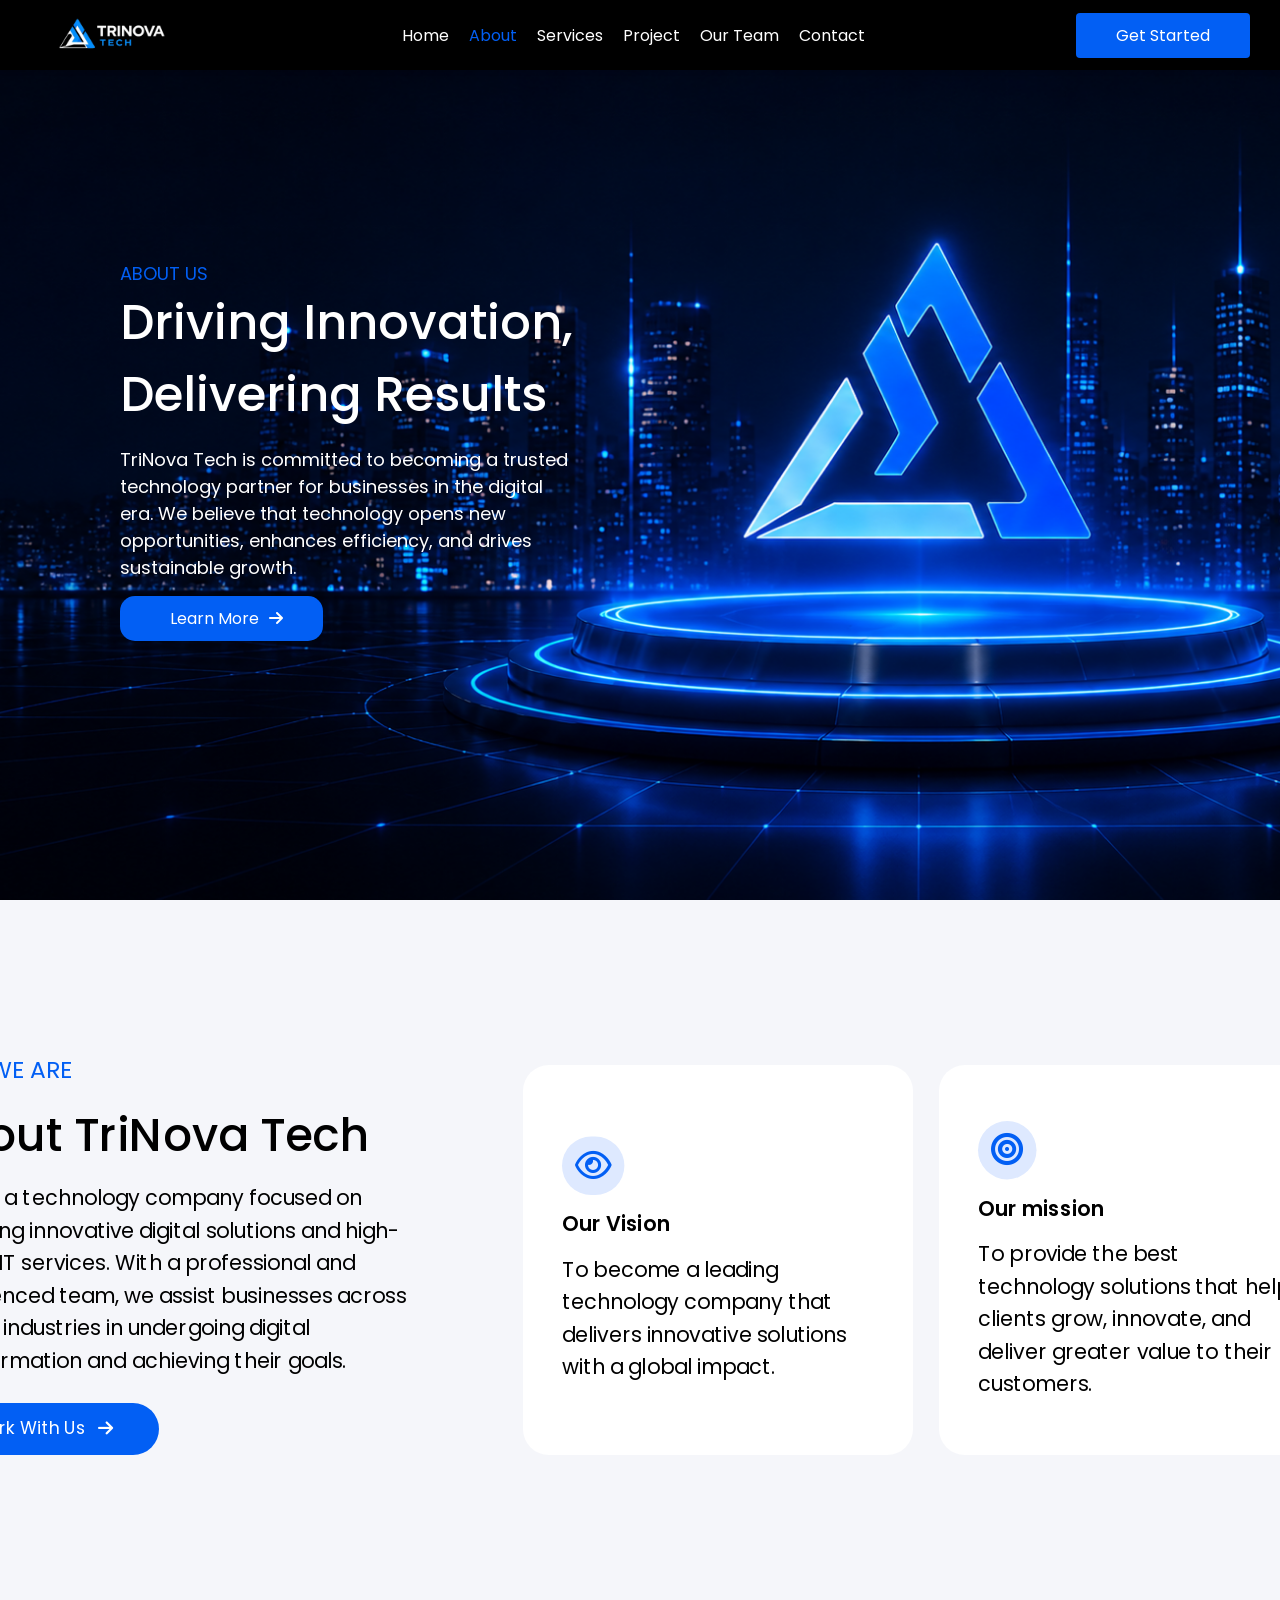
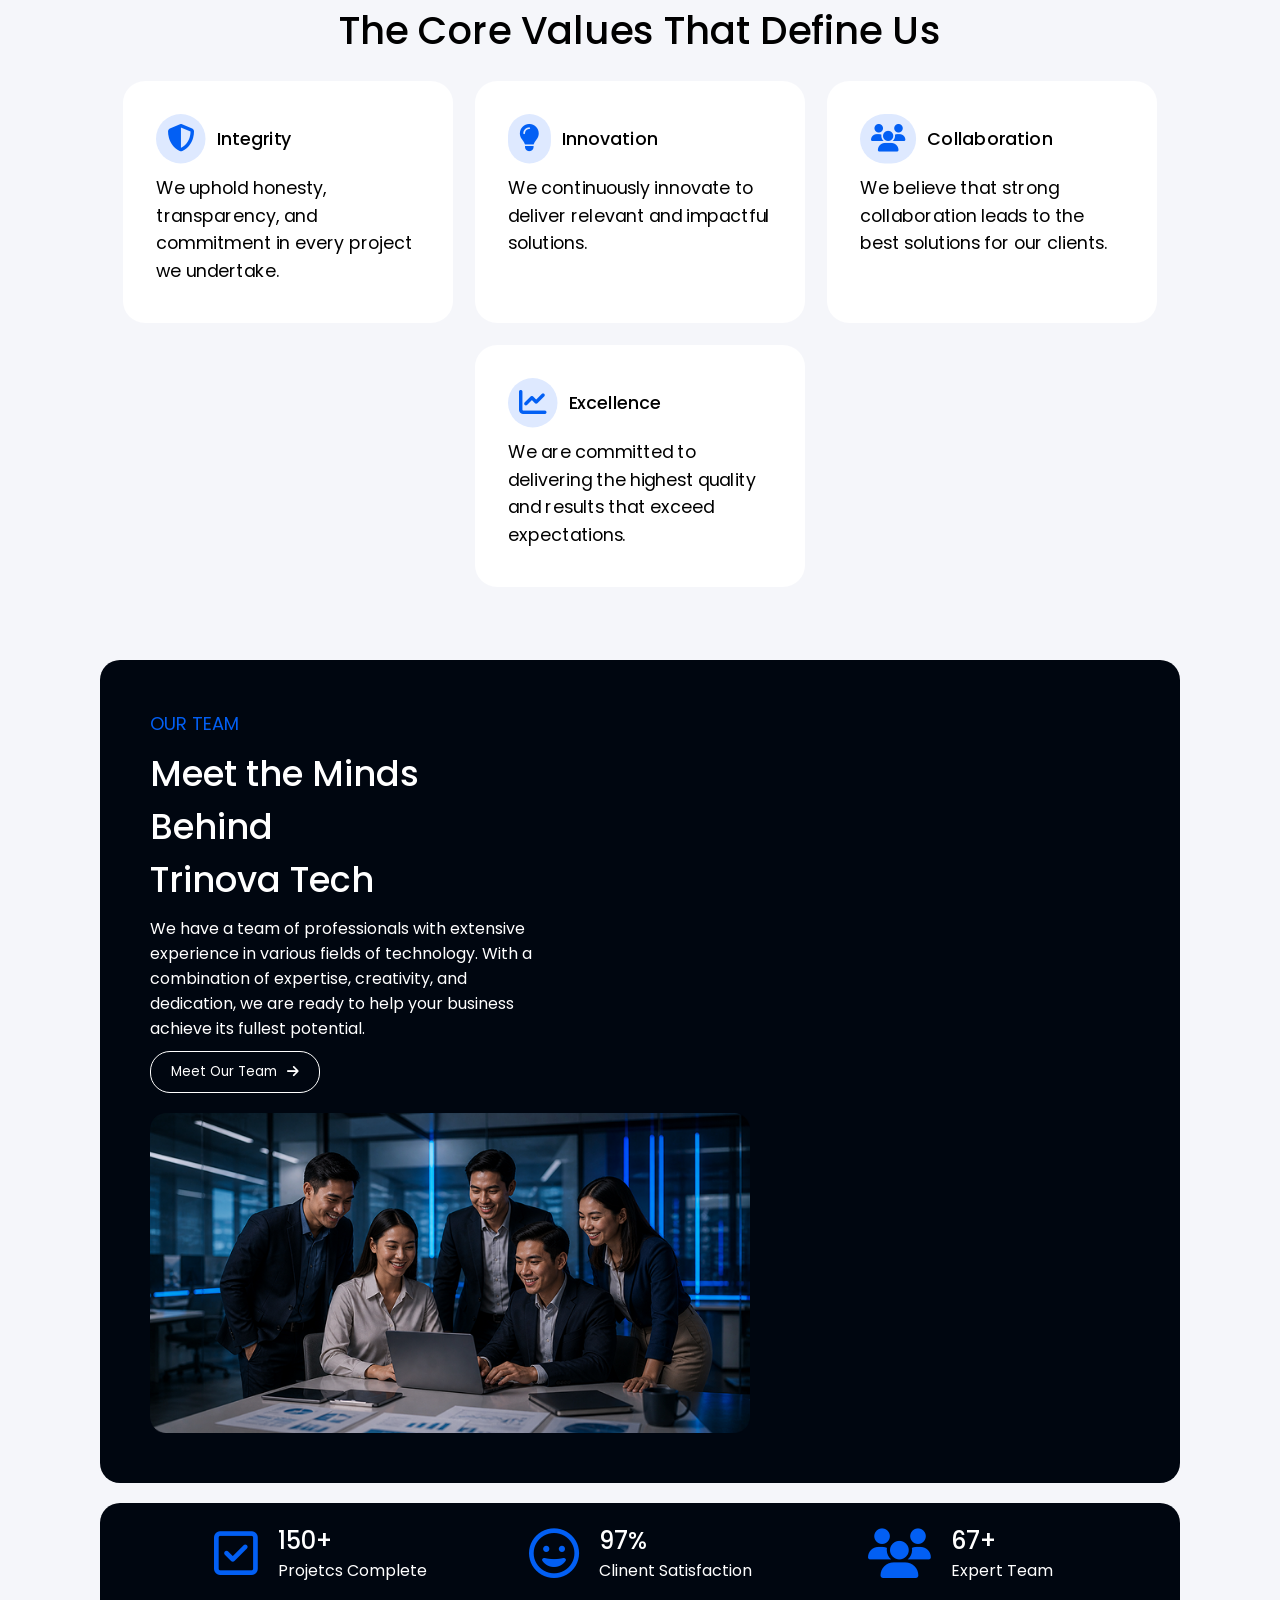
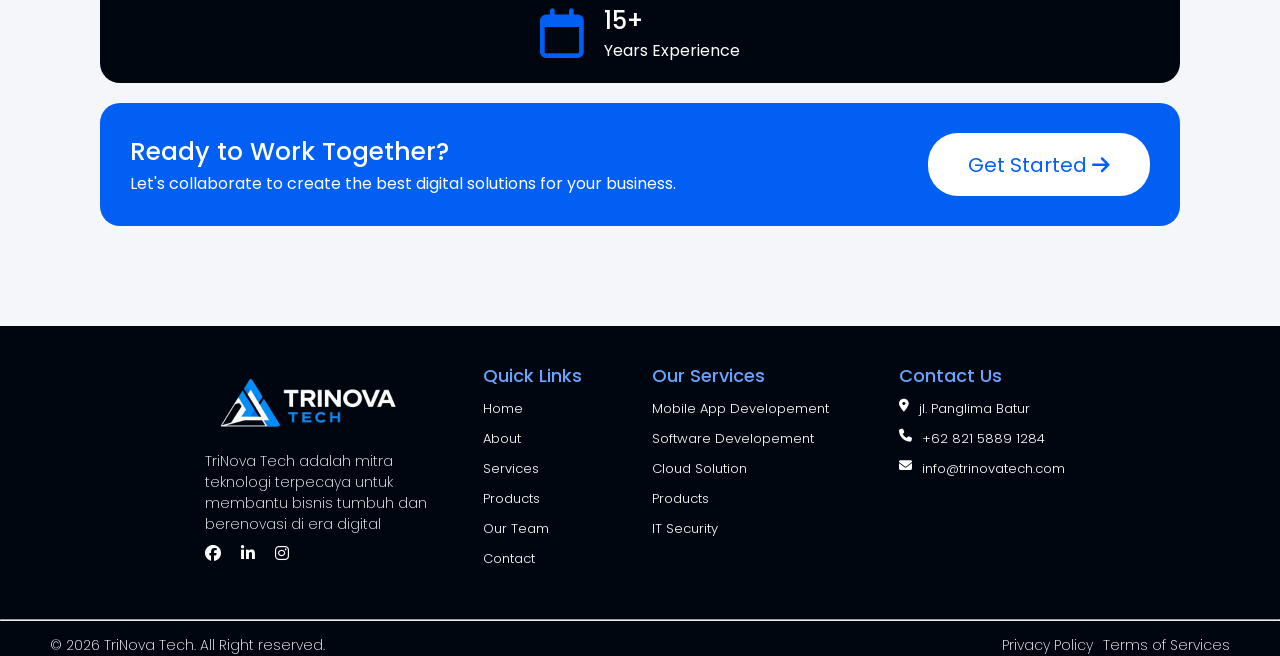
==== about.html @ bb0072ca "commit" ====
<!DOCTYPE html>
<html lang="en">
<head>
    <meta charset="UTF-8">
    <meta name="viewport" content="width=device-width, initial-scale=1.0">
    <title>Document</title>
    <link rel="stylesheet" href="css/about.css">
    <link rel="preconnect" href="https://fonts.googleapis.com">
    <link rel="preconnect" href="https://fonts.gstatic.com" crossorigin>
    <link href="https://fonts.googleapis.com/css2?family=Poppins:wght@100;200;300;400;500;600;700;800;900&display=swap" rel="stylesheet">
    <link rel="stylesheet" href="https://cdnjs.cloudflare.com/ajax/libs/font-awesome/6.5.1/css/all.min.css">
</head>
<body>
    <!-- header -->
    <div class="header">
        <div class="logo">
            <img src="img/logo-text-white.png" alt="Logo" style="width: 160px;">
        </div>
        <ul class="navbar">
            <li><a href="index.html">Home</a></li>
            <li><a href="about.html"  style="color: var(--blue-primary);">About</a></li>
            <li><a href="services.html">Services</a></li>
            <li><a href="product.html">Project</a></li>
            <li><a href="team.html">Our Team</a></li>
            <li><a href="contact.html">Contact</a></li>
        </ul>
        <button>Get Started</button>
    </div>

    <!-- Banner -->
    <div class="banner">
        <div class="sect-one">
            <h5>about us</h5>
            <h1>Driving Innovation,</h1>
            <h1>Delivering Results</h1>
            <p>TriNova Tech is committed to becoming a trusted technology partner for businesses in the digital era. We believe that technology opens new opportunities, enhances efficiency, and drives sustainable growth.</p>
            <div class="button-section">
                <div class="btn" style="background-color: var(--blue-primary);"><a href=""></a>Learn More<i class="fa-solid fa-arrow-right"></i></div>
            </div>
        </div>
        <div class="sect-one"></div>
    </div>


    <div class="about">
        <div class="desc">
            <h5>who we are</h5>
            <h1>About TriNova Tech</h1>
            <p>We are a technology company focused on delivering innovative digital solutions and high-quality IT services. With a professional and experienced team, we assist businesses across various industries in undergoing digital transformation and achieving their goals.</p>
            <button>Work With Us<i class="fa-solid fa-arrow-right"></i></button>
        </div>
        <div class="card-section">
            <div class="card">
                <i class="fa-regular fa-eye"></i>
                <h4>Our Vision</h4>
                <p>To become a leading technology company that delivers innovative solutions with a global impact.</p>
            </div>
            <div class="card">
                <i class="fa-solid fa-bullseye"></i>
                <h4>Our mission</h4>
                <p>To provide the best technology
                    solutions that help clients grow,
                    innovate, and deliver greater value
                    to their customers.
                </p>
            </div>
        </div>
    </div>

    <!--values -->
    <div class="values">
        <h5>our values</h5>
        <h1>The Core Values That Define Us</h1>
        <div class="card-section">
            <div class="card-2">
                <div class="logo-title">
                    <i class="fa-solid fa-shield-halved"></i>
                    <p>Integrity</p>
                </div>
                <p>We uphold honesty, transparency, and commitment in every project we undertake.</p>
            </div>
            <div class="card-2">
                <div class="logo-title">
                    <i class="fa-solid fa-lightbulb"></i>
                    <p>Innovation</p>
                </div>
                <p>We continuously innovate to
                    deliver relevant and impactful solutions.
                </p>
            </div>
            <div class="card-2">
                <div class="logo-title">
                    <i class="fa-solid fa-users"></i>
                    <p>Collaboration</p>
                </div>
                <p>We believe that strong collaboration   leads to the best solutions for our     clients.
                </p>
            </div>
            <div class="card-2">
                <div class="logo-title">
                    <i class="fa-solid fa-chart-line"></i>
                    <p>Excellence</p>
                </div>
                <p>We are committed to delivering
                the highest quality and results
                that exceed expectations.</p>
            </div>
        </div>
    </div>

    <div class="container-team">
        <div class="container-t">
            <!-- our team -->
            <div class="our-team">
                <div class="team-desc">
                    <h5>our team</h5>
                    <h1>Meet the Minds Behind <br>Trinova Tech</h1>
                    <p>We have a team of professionals with extensive experience in various fields of technology. With a combination of expertise, creativity, and dedication, we are ready to help your business achieve its fullest potential.</p>
                    <button>Meet Our Team<i class="fa-solid fa-arrow-right"></i></button>
                </div>
                <img src="img/placehorder/img-2.png" alt="" class="img-team">
            </div>
            <!-- card-section -->
            <div class="card-section">
                <div class="card-3">
                    <i class="fa-regular fa-square-check"></i>
                    <div class="card3-desc">
                        <h2>150+</h2>
                        <p>Projetcs Complete</p>
                    </div>
                </div>
                <div class="card-3">
                <i class="fa-regular fa-face-grin"></i>
                    <div class="card3-desc">
                        <h2>97%</h2>
                        <p>Clinent Satisfaction</p>
                    </div>
                </div>
                <div class="card-3"> 
                   <i class="fa-solid fa-users"></i>
                    <div class="card3-desc">
                        <h2>67+</h2>
                        <p>Expert Team</p>
                    </div>
                </div>
                <div class="card-3">
                    <i class="fa-regular fa-calendar"></i>
                    <div class="card3-desc">
                        <h2>15+</h2>
                        <p>Years Experience</p>
                    </div>
                </div>
            </div>
            <div class="qa">
                <div class="qa-desc">
                    <h4>Ready to Work Together?</h4>
                    <p>Let's collaborate to create the best digital solutions for your business.</p>
                </div>
                <button>Get Started <i class="fa-solid fa-arrow-right"></i></button>
            </div>
        </div>
    </div>

    <!-- footer -->
    <div class="footer">
        <div class="content-footer">
            <div class="frame-one">
                <img src="img/logo-text-white.png" alt="" style="width: 200px;">
                <p>TriNova Tech adalah mitra teknologi terpecaya untuk membantu bisnis tumbuh dan berenovasi di era digital</p>
                <div class="logomeds">
                    <i class="fa-brands fa-facebook"></i>
                    <i class="fa-brands fa-linkedin-in"></i>
                    <i class="fa-brands fa-instagram"></i>
                </div>
            </div>
            <div class="frame-list">
                <div class="list">
                    <h4>Quick Links</h4>
                    <div class="list-menu">
                        <a href="">Home</a>
                        <a href="">About</a>
                        <a href="">Services</a>
                        <a href="">Products</a>
                        <a href="">Our Team</a>
                        <a href="">Contact</a>
                    </div>
                </div>
                <div class="list">
                    <h4>Our Services</h4>
                    <div class="list-menu">
                        <a href="">Mobile App Developement</a>
                        <a href="">Software Developement</a>
                        <a href="">Cloud Solution</a>
                        <a href="">Products</a>
                        <a href="">IT Security</a>
                    </div>
                </div>
                <div class="list">
                    <h4>Contact Us</h4>
                    <div class="list-menu">
                        <a href=""><i class="fa-solid fa-location-dot"></i>jl. Panglima Batur</a>
                        <a href=""><i class="fa-solid fa-phone"></i>+62 821 5889 1284</a>
                        <a href=""><i class="fa-solid fa-envelope"></i>info@trinovatech.com</a>
                    </div>
                </div>
            </div>
        </div>
        <hr>
        <div class="new">
            <div class="oneo">
                <p style="color: white;">© 2026 TriNova Tech. All Right reserved. </p>
            </div>
            <div class="twot">
                <p style="color: white;">Privacy Policy</p>
                <p style="color: white;">Terms of Services</p>
            </div>
        </div>
    </div>

    <script src="js/index.js"></script>
</body>
</html>
---- css/about.css ----
* {
    margin: 0;
    padding: 0;
    box-sizing: border-box;
    font-family: 'Poppins', sans-serif;
}

body {
    background-color: var(--soft-blue-white);
}

:root {
    --blue-primary: #025FF4;
    --soft-blue-white: #F5F6FA;
    --white: #FFFFFF;
    --dark-blue: #000610;
    --black: #000000;
    --soft-blue: #dee9ff;
    --grey: rgb(175, 175, 175);
}

.header {
    display: flex;
    justify-content: space-between;
    align-items: center;
    width: 100%;
    height: 70px;
    box-shadow: 0 2px 4px rgba(0, 0, 0, 0.1);
    background-color: var(--black);
    padding: 20px 30px;
    position: fixed;
    z-index: 999;
}

.header .logo img {
    display: flex;
    align-items: center;
    gap: 10px;
    padding: 20px;
}

.header .navbar {
    display: flex;
    align-items: center;
    gap: 20px;
    padding: 20px;
}

.navbar {
    list-style: none;
    display: flex;
    gap: 20px;
    color: white;
}

.navbar a{
    text-decoration: none;
    color: var(--white);
    font-size: 16px;
    transition: color 0.3s ease;
}

.navbar a:hover {
    color: var(--blue-primary);
}

.header button {
    padding: 10px 40px;
    background-color: var(--blue-primary);
    color: var(--white);
    border: none;
    border-radius: 4px;
    cursor: pointer;
    font-size: 16px;
    transition: all 0.3s ease;
}

.header button:hover {
    background-color: var(--white);
    color: var(--blue-primary);
}


/* ------------ALL SECTION DO-------------- */
h5 {
    font-size: 18px;
    color: var(--blue-primary);
    font-weight: 400;
    text-transform: uppercase;
}
h3 {
    font-size: 30px;
    color: var(--dark-blue);
    font-weight: 600;
}

.about h1, .values h1, .team-desc h1 {
    font-size: 35px;
    font-weight: 500;
}

/* -------------BANNEEEERRRRRRRRRRRRRRRRRRRRRR------------------- */
.banner {
    display: grid;
    background-image: url('../img/banner-2.png');
    background-size: cover;
    background-position: center;
    height: 100vh;
    width: 100%;
    grid-template-columns: repeat(2, 1fr);
    grid-template-rows: repeat(1, 1fr);
    padding: 60px;

}

.banner .sect-one {
    display: flex;
    flex-direction: column;
    justify-content: center;
    align-items: flex-start;
    gap: 0px;
    padding: 20px 60px;
}

.sect-one h1 {
    font-size: 48px;
    color: var(--white);
    font-weight: 500;
}

.sect-one p {
    font-size: 18px;
    color: var(--white);
    font-weight: 400;
    max-width: 500px;
    margin: 15px 0;
}

.button-section .btn {
    padding: 10px 40px;
    border: none;
    border-radius: 15px;
    cursor: pointer;
    font-size: 16px;
    transition: all 0.3s ease;
    display: flex;
    align-items: center;
    gap: 10px;
    color: var(--white);
}

.button-section {
    display: flex;
    gap: 20px;
}
.btn:hover {
    gap: 20px;
}


/* -----------------footer-------------------- */
.footer {
    display: flex ;
    align-items: center;
    justify-content: center;
    flex-direction: column;
    height: 330px;
    width:100%;
    gap: 20px;
    background-color: var(--dark-blue);
}

.footer hr {
    width: 100%;
}

.footer p {
    font-size: 14px;
    font-weight: 200;
}

.content-footer {
    display: flex;
    align-items: center;
    justify-content: center;
    color: white;
    gap: 20px;
    padding: 20px;
}

.frame-one {
    display: flex;
    flex-direction: column;
    width: 20%;
    gap: 10px;
}

.logomeds {
    display: flex;
    gap: 20px;
}

.frame-list .list {
    display: flex;
    flex-direction: column;
    gap: 10px;
    padding: 10px;
}

.frame-list .list h4 {
    font-size: 18px;
    font-weight: 500;
    color: #6ba4ff;
}

.list .list-menu{
    display: flex;
    flex-direction: column;
    gap: 10px;
}
.list-menu a {
    text-decoration: none;
    color: white;
    font-size: 13px;
    font-weight: 300;
    display: flex;
    flex-direction: row;
    gap: 10px;
}
.list-menu a:hover {
    color: var(--blue-primary);

}

.frame-list {
    display: flex;
    gap: 50px;
}

.new {
    display: flex;
    align-items: center;
    justify-content: space-between;
    height: 10px;
    width: 100%;
    padding: 0 50px;
}

.twot {
    display: flex;
    gap: 10px;
}

/* ---------------------------about------------------------------ */
.about {
    height: 80vh;
    display: flex;
    align-items: center;
    justify-content: center;
    flex-direction: row;
    padding: 80px;
    gap: 40px;
    overflow: hidden;
    transform: scale(1.3);
}

.about .desc {
    display: flex;
    flex-direction: column;
    width: 400px;
    gap: 10px;
}

.about .desc button {
    display: flex;
    align-items: center;
    justify-content: center;
    padding: 10px 30px;
    width: 180px;
    border: none;
    background-color: var(--blue-primary);
    color: var(--white);
    border-radius: 20px;
    margin: 10px 0;
    gap: 10px;
}

.card-section {
    display: flex;
    flex-direction: row;
    align-items: center;
    justify-content: center;
    gap: 20px;
    margin: 20px;
    flex-wrap: wrap;
}

.card {
    display: flex;
    justify-content: center;
    align-items: flex-start;
    flex-direction: column;
    background-color: white;
    padding: 30px;
    width: 300px;
    height: 300px;
    border-radius: 20px;
    gap: 10px;
}

.card h4 {
    font-weight: 600;
}

.card i, .card-2 i{
    display: flex;
    align-items: center;
    justify-content: center;
    padding: 10px;
    font-size: 25px;
    background-color: var(--soft-blue);
    border-radius: 200px;
    color: var(--blue-primary);
}

/* -------------------------values-------------------------- */
.values {
    height: 60vh;
    padding: 50px;
    display: flex;
    align-items: center;
    justify-content: center;
    flex-direction: column;
    overflow: hidden;
    transform: scale(1.1);
}

.card-2 {
    display: flex;
    flex-direction: column;
    background-color: white;
    justify-content: flex-start;
    align-items: flex-start;
    width: 300px;
    min-height: 220px;
    border-radius: 20px;
    padding: 30px;
    gap: 10px;
}

.logo-title {
    display: flex;
    justify-content: center;
    align-items: center;
    gap: 10px;
}

.logo-title p {
    font-weight: 500;
}

/* -------------------------our-team------------------------- */

.container-team {
    width: 100%;
    padding: 100px;
    display: flex;
    align-items: center;
    justify-content: center;
}

.container-t {
    display: flex;
    flex-direction: column;
}

.our-team {
    background-color: var(--dark-blue);
    width: 100%;
    border-radius: 20px;
    display: flex;
    flex-wrap: wrap;
    justify-content: space-between;
    align-items: center;
    flex-direction: row;
    padding: 50px;
    gap: 20px;
}

.team-desc {
    color: white;
    width: 400px;
    display: flex;
    flex-direction: column;
    justify-content: center;
    align-items: flex-start;
    gap: 10px;
    flex-wrap: wrap;
}

.team-desc button {
    padding: 10px 20px;
    display: flex;
    align-items: center;
    justify-content: center;
    gap: 10px;
    border-radius: 20px;
    color: white;
    border: 1px solid white;
    background: none;
    transition: all 0.3s ease-in;
}

.team-desc button:hover {
    background-color: white;
    color: black;
    gap: 15px;
    cursor: pointer;
}

.img-team {
    width: 600px;
    height: auto;
    object-fit: cover;
}

.container-t .card-section {
    display: flex;
    justify-content: center;
    align-items: center;
    margin-left: 0;
    background-color: var(--dark-blue);
    width: 100%;
    padding: 20px 40px;
    border-radius: 20px;
}

.card3-desc {
    color: white;
}
.card3-desc h2 {
    color: white;
    font-weight: 500 ;
}

.card-3 {
    display: flex;
    align-items: center;
    justify-content: center;
    width: 300px;
}

.card-3 i {
    color: var(--blue-primary);
    font-size: 50px;
    padding-right: 20px;
}

.qa {
    width: 100%;
    height: fit-content;
    background-color: var(--blue-primary);
    color: white;
    padding: 30px;
    border-radius: 20px;
    display: flex;
    justify-content: space-between;
}
.qa h4 {
    font-size: 25px;
    font-weight: 500;
}
.qa button {
    padding: 10px 40px;
    background-color: white;
    border: none;
    color: var(--blue-primary);
    border-radius: 30px;
    font-size: 20px;
}
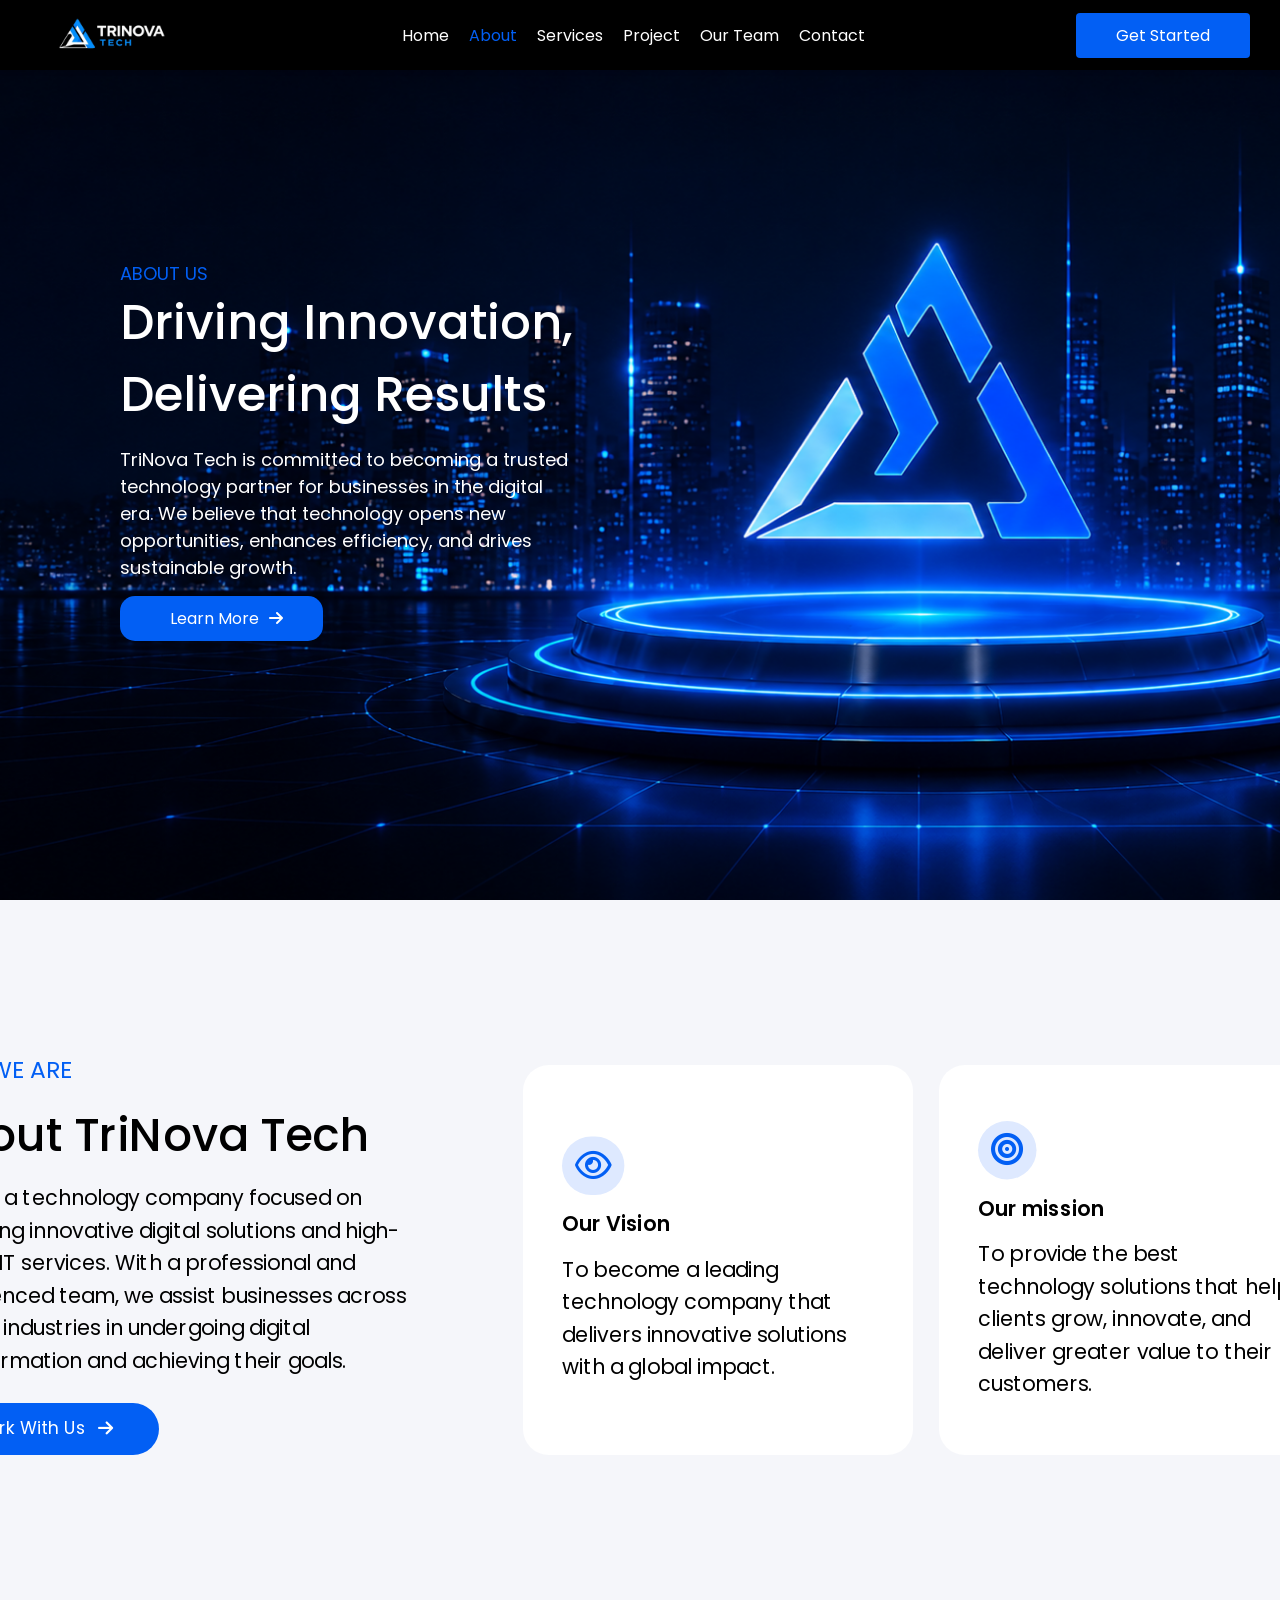
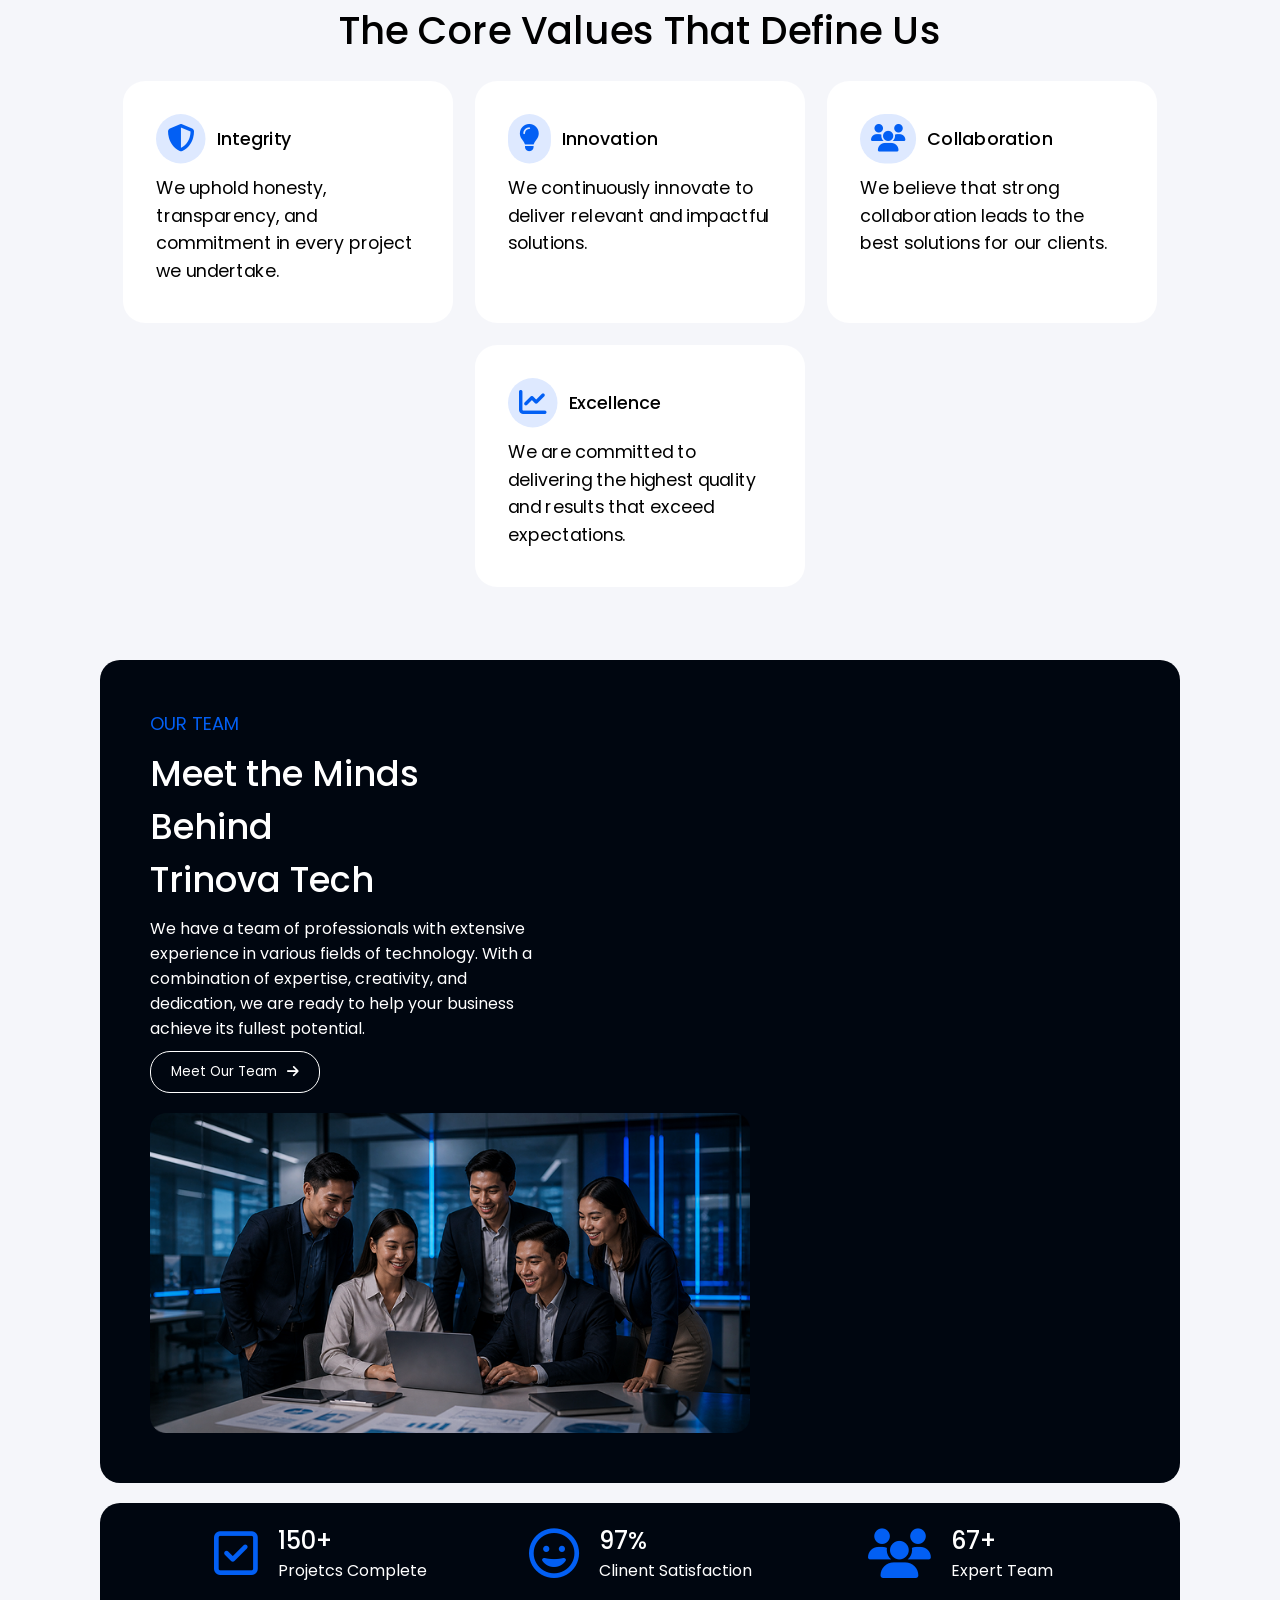
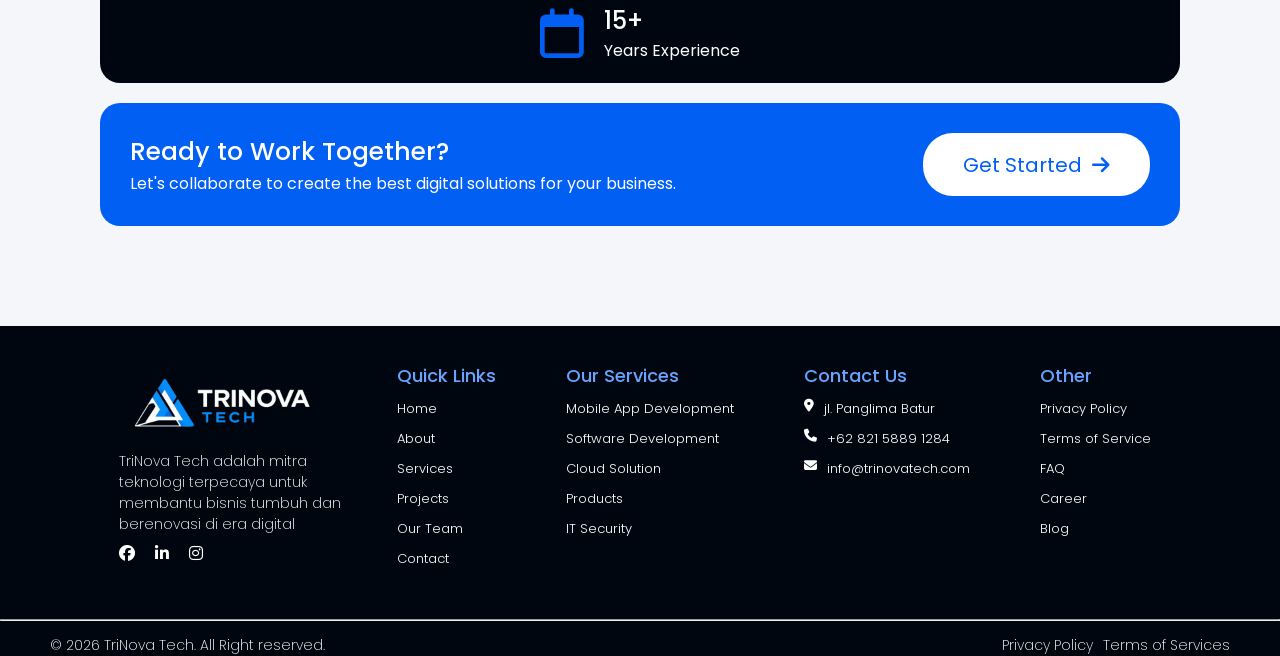
==== commit d2ead351: "Co-authored-by: RizqiAulia23 <aulnpc34@gmail.com>" ====
--- a/about.html
+++ b/about.html
@@ -30,12 +30,12 @@
     <!-- Banner -->
     <div class="banner">
         <div class="sect-one">
-            <h5>about us</h5>
-            <h1>Driving Innovation,</h1>
-            <h1>Delivering Results</h1>
-            <p>TriNova Tech is committed to becoming a trusted technology partner for businesses in the digital era. We believe that technology opens new opportunities, enhances efficiency, and drives sustainable growth.</p>
-            <div class="button-section">
-                <div class="btn" style="background-color: var(--blue-primary);"><a href=""></a>Learn More<i class="fa-solid fa-arrow-right"></i></div>
+            <h5 class="reveal">about us</h5>
+            <h1 class="reveal">Driving Innovation,</h1>
+            <h1 class="reveal">Delivering Results</h1>
+            <p class="reveal">TriNova Tech is committed to becoming a trusted technology partner for businesses in the digital era. We believe that technology opens new opportunities, enhances efficiency, and drives sustainable growth.</p>
+            <div class="button-section reveal">
+                <div class="btn" style="background-color: var(--blue-primary);" onclick="document.querySelector('.about').scrollIntoView({behavior: 'smooth'})"><a href=""></a>Learn More<i class="fa-solid fa-arrow-right"></i></div>
             </div>
         </div>
         <div class="sect-one"></div>
@@ -44,18 +44,18 @@
 
     <div class="about">
         <div class="desc">
-            <h5>who we are</h5>
-            <h1>About TriNova Tech</h1>
-            <p>We are a technology company focused on delivering innovative digital solutions and high-quality IT services. With a professional and experienced team, we assist businesses across various industries in undergoing digital transformation and achieving their goals.</p>
-            <button>Work With Us<i class="fa-solid fa-arrow-right"></i></button>
+            <h5 class="reveal">who we are</h5>
+            <h1 class="reveal">About TriNova Tech</h1>
+            <p class="reveal">We are a technology company focused on delivering innovative digital solutions and high-quality IT services. With a professional and experienced team, we assist businesses across various industries in undergoing digital transformation and achieving their goals.</p>
+            <button class="reveal">Work With Us<i class="fa-solid fa-arrow-right"></i></button>
         </div>
         <div class="card-section">
-            <div class="card">
+            <div class="card reveal">
                 <i class="fa-regular fa-eye"></i>
                 <h4>Our Vision</h4>
                 <p>To become a leading technology company that delivers innovative solutions with a global impact.</p>
             </div>
-            <div class="card">
+            <div class="card reveal">
                 <i class="fa-solid fa-bullseye"></i>
                 <h4>Our mission</h4>
                 <p>To provide the best technology
@@ -69,17 +69,17 @@
 
     <!--values -->
     <div class="values">
-        <h5>our values</h5>
-        <h1>The Core Values That Define Us</h1>
+        <h5 class="reveal">our values</h5>
+        <h1 class="reveal">The Core Values That Define Us</h1>
         <div class="card-section">
-            <div class="card-2">
+            <div class="card-2 reveal">
                 <div class="logo-title">
                     <i class="fa-solid fa-shield-halved"></i>
                     <p>Integrity</p>
                 </div>
                 <p>We uphold honesty, transparency, and commitment in every project we undertake.</p>
             </div>
-            <div class="card-2">
+            <div class="card-2 reveal">
                 <div class="logo-title">
                     <i class="fa-solid fa-lightbulb"></i>
                     <p>Innovation</p>
@@ -88,7 +88,7 @@
                     deliver relevant and impactful solutions.
                 </p>
             </div>
-            <div class="card-2">
+            <div class="card-2 reveal">
                 <div class="logo-title">
                     <i class="fa-solid fa-users"></i>
                     <p>Collaboration</p>
@@ -96,7 +96,7 @@
                 <p>We believe that strong collaboration   leads to the best solutions for our     clients.
                 </p>
             </div>
-            <div class="card-2">
+            <div class="card-2 reveal">
                 <div class="logo-title">
                     <i class="fa-solid fa-chart-line"></i>
                     <p>Excellence</p>
@@ -111,39 +111,39 @@
     <div class="container-team">
         <div class="container-t">
             <!-- our team -->
-            <div class="our-team">
+            <div class="our-team reveal">
                 <div class="team-desc">
-                    <h5>our team</h5>
-                    <h1>Meet the Minds Behind <br>Trinova Tech</h1>
-                    <p>We have a team of professionals with extensive experience in various fields of technology. With a combination of expertise, creativity, and dedication, we are ready to help your business achieve its fullest potential.</p>
-                    <button>Meet Our Team<i class="fa-solid fa-arrow-right"></i></button>
-                </div>
-                <img src="img/placehorder/img-2.png" alt="" class="img-team">
+                    <h5 class="reveal">our team</h5>
+                    <h1 class="reveal">Meet the Minds Behind <br>Trinova Tech</h1>
+                    <p class="reveal">We have a team of professionals with extensive experience in various fields of technology. With a combination of expertise, creativity, and dedication, we are ready to help your business achieve its fullest potential.</p>
+                    <button class="reveal">Meet Our Team<i class="fa-solid fa-arrow-right"></i></button>
+                </div>
+                <img src="img/placehorder/img-2.png" alt="" class="img-team reveal">
             </div>
             <!-- card-section -->
-            <div class="card-section">
-                <div class="card-3">
+            <div class="card-section reveal">
+                <div class="card-3 reveal">
                     <i class="fa-regular fa-square-check"></i>
                     <div class="card3-desc">
                         <h2>150+</h2>
                         <p>Projetcs Complete</p>
                     </div>
                 </div>
-                <div class="card-3">
+                <div class="card-3 reveal">
                 <i class="fa-regular fa-face-grin"></i>
                     <div class="card3-desc">
                         <h2>97%</h2>
                         <p>Clinent Satisfaction</p>
                     </div>
                 </div>
-                <div class="card-3"> 
+                <div class="card-3 reveal"> 
                    <i class="fa-solid fa-users"></i>
                     <div class="card3-desc">
                         <h2>67+</h2>
                         <p>Expert Team</p>
                     </div>
                 </div>
-                <div class="card-3">
+                <div class="card-3 reveal">
                     <i class="fa-regular fa-calendar"></i>
                     <div class="card3-desc">
                         <h2>15+</h2>
@@ -151,17 +151,17 @@
                     </div>
                 </div>
             </div>
-            <div class="qa">
+            <div class="qa reveal">
                 <div class="qa-desc">
-                    <h4>Ready to Work Together?</h4>
-                    <p>Let's collaborate to create the best digital solutions for your business.</p>
-                </div>
-                <button>Get Started <i class="fa-solid fa-arrow-right"></i></button>
-            </div>
-        </div>
-    </div>
-
-    <!-- footer -->
+                    <h4 class="reveal">Ready to Work Together?</h4>
+                    <p class="reveal">Let's collaborate to create the best digital solutions for your business.</p>
+                </div>
+                <button class="reveal">Get Started <i class="fa-solid fa-arrow-right"></i></button>
+            </div>
+        </div>
+    </div>
+
+     <!-- footer -->
     <div class="footer">
         <div class="content-footer">
             <div class="frame-one">
@@ -177,30 +177,40 @@
                 <div class="list">
                     <h4>Quick Links</h4>
                     <div class="list-menu">
-                        <a href="">Home</a>
-                        <a href="">About</a>
-                        <a href="">Services</a>
-                        <a href="">Products</a>
-                        <a href="">Our Team</a>
-                        <a href="">Contact</a>
+                        <a href="index.html">Home</a>
+                        <a href="about.html">About</a>
+                        <a href="services.html">Services</a>
+                        <a href="product.html">Projects</a>
+                        <a href="team.html">Our Team</a>
+                        <a href="contact.html">Contact</a>
                     </div>
                 </div>
                 <div class="list">
                     <h4>Our Services</h4>
                     <div class="list-menu">
-                        <a href="">Mobile App Developement</a>
-                        <a href="">Software Developement</a>
-                        <a href="">Cloud Solution</a>
-                        <a href="">Products</a>
-                        <a href="">IT Security</a>
+                        <a href="product.html">Mobile App Development</a>
+                        <a href="product.html">Software Development</a>
+                        <a href="product.html">Cloud Solution</a>
+                        <a href="product.html">Products</a>
+                        <a href="product.html">IT Security</a>
                     </div>
                 </div>
                 <div class="list">
                     <h4>Contact Us</h4>
                     <div class="list-menu">
-                        <a href=""><i class="fa-solid fa-location-dot"></i>jl. Panglima Batur</a>
-                        <a href=""><i class="fa-solid fa-phone"></i>+62 821 5889 1284</a>
-                        <a href=""><i class="fa-solid fa-envelope"></i>info@trinovatech.com</a>
+                        <a href="contact.html"><i class="fa-solid fa-location-dot"></i>jl. Panglima Batur</a>
+                        <a href="contact.html"><i class="fa-solid fa-phone"></i>+62 821 5889 1284</a>
+                        <a href="contact.html"><i class="fa-solid fa-envelope"></i>info@trinovatech.com</a>
+                    </div>
+                </div>
+                <div class="list">
+                    <h4>Other</h4>
+                    <div class="list-menu">
+                        <a href="privacy-policy.html">Privacy Policy</a>
+                        <a href="terms-service.html">Terms of Service</a>
+                        <a href="faq.html">FAQ</a>
+                        <a href="career.html">Career</a>
+                        <a href="blog.html">Blog</a>
                     </div>
                 </div>
             </div>
@@ -216,7 +226,7 @@
             </div>
         </div>
     </div>
-
-    <script src="js/index.js"></script>
+    
+    <script src="js/loading.js"></script>
 </body>
 </html>
--- a/css/about.css
+++ b/css/about.css
@@ -7,6 +7,7 @@
 
 body {
     background-color: var(--soft-blue-white);
+    scroll-behavior: smooth;
 }
 
 :root {
@@ -285,6 +286,10 @@
     gap: 10px;
 }
 
+.about .desc button.active:hover {
+    gap: 20px;
+}
+
 .card-section {
     display: flex;
     flex-direction: row;
@@ -306,6 +311,10 @@
     height: 300px;
     border-radius: 20px;
     gap: 10px;
+}
+
+.card.active:hover {
+    transform: translateY(-4px);
 }
 
 .card h4 {
@@ -348,6 +357,10 @@
     gap: 10px;
 }
 
+.card-2.active:hover {
+    transform: translateY(-4px);
+}
+
 .logo-title {
     display: flex;
     justify-content: center;
@@ -477,4 +490,47 @@
     color: var(--blue-primary);
     border-radius: 30px;
     font-size: 20px;
+    display: flex;
+    align-items: center;
+    justify-content: center;
+    gap: 10px;
+}
+
+.qa button.active:hover {
+    gap: 20px;
+}
+
+/* reveal */
+.reveal {
+    transform: translateY(10px);
+    opacity: 0;
+    transition: all 0.7s ease;
+}
+
+.reveal.active {
+    transform: translateY(0);
+    opacity: 1;
+}
+
+/* Hover effect untuk navbar - garis muncul */
+.navbar li a {
+    position: relative;
+    text-decoration: none;
+    transition: color 0.3s ease;
+}
+
+.navbar li a::after {
+    content: '';
+    position: absolute;
+    bottom: -5px;
+    left: 50%;
+    transform: translateX(-50%);
+    width: 0;
+    height: 2px;
+    background-color: var(--blue-primary);
+    transition: width 0.3s ease;
+}
+
+.navbar li a:hover::after {
+    width: 100%;
 }
